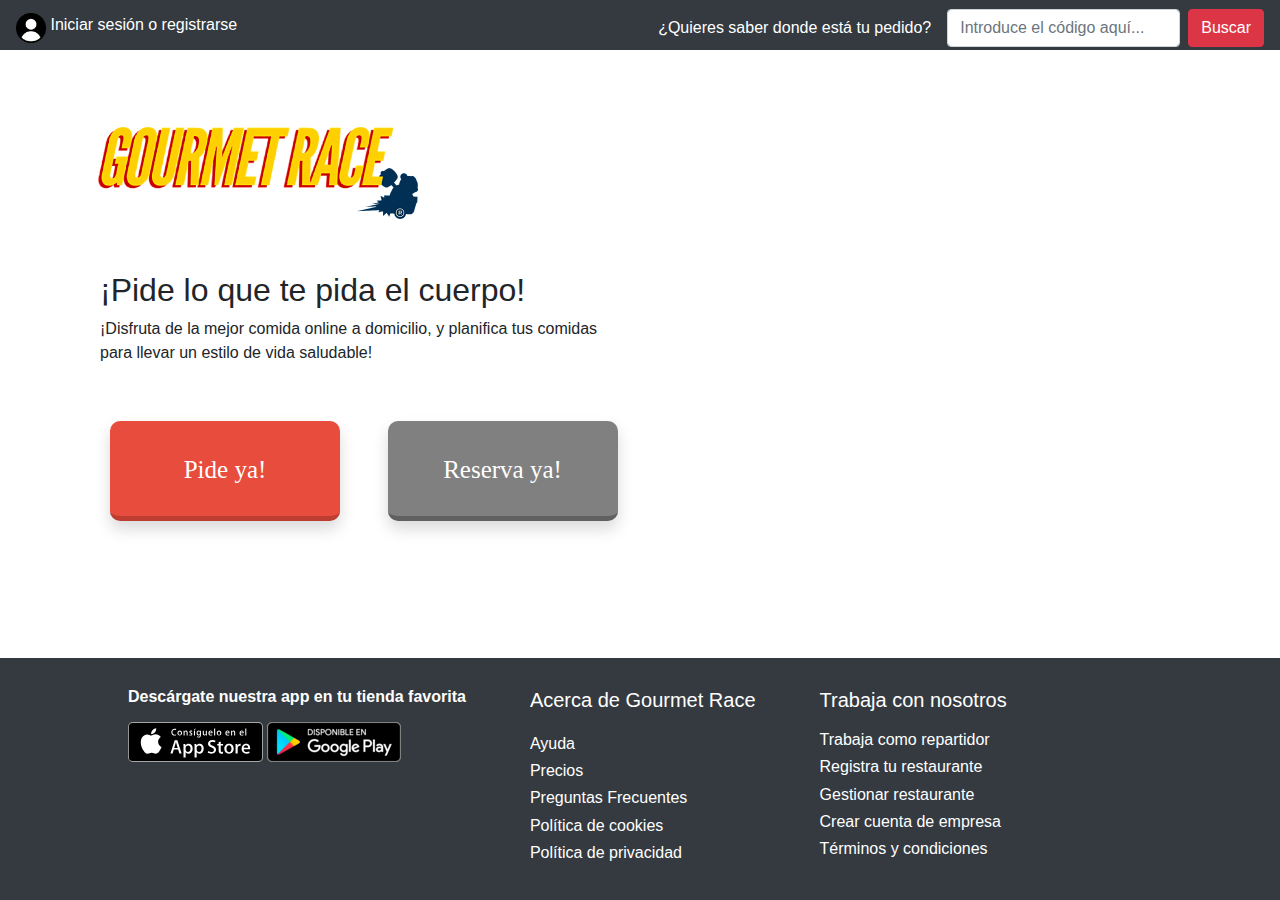
==== index.html @ 2cf7c463 "background reescalation" ====
<!DOCTYPE html>
<html>

<!-- Required meta tags -->
<meta charset="utf-8">
<meta name="viewport" content="width=device-width, initial-scale=1, shrink-to-fit=no">

<!-- Bootstrap CSS -->
<link rel="stylesheet" href="https://stackpath.bootstrapcdn.com/bootstrap/4.4.1/css/bootstrap.min.css"
    integrity="sha384-Vkoo8x4CGsO3+Hhxv8T/Q5PaXtkKtu6ug5TOeNV6gBiFeWPGFN9MuhOf23Q9Ifjh" crossorigin="anonymous">

<!-- jQuery first, then Popper.js, then Bootstrap JS -->
<script src="https://code.jquery.com/jquery-3.4.1.slim.min.js"
    integrity="sha384-J6qa4849blE2+poT4WnyKhv5vZF5SrPo0iEjwBvKU7imGFAV0wwj1yYfoRSJoZ+n"
    crossorigin="anonymous"></script>

<script src="https://cdn.jsdelivr.net/npm/popper.js@1.16.0/dist/umd/popper.min.js"
    integrity="sha384-Q6E9RHvbIyZFJoft+2mJbHaEWldlvI9IOYy5n3zV9zzTtmI3UksdQRVvoxMfooAo"
    crossorigin="anonymous"></script>

<script src="https://stackpath.bootstrapcdn.com/bootstrap/4.4.1/js/bootstrap.min.js"
    integrity="sha384-wfSDF2E50Y2D1uUdj0O3uMBJnjuUD4Ih7YwaYd1iqfktj0Uod8GCExl3Og8ifwB6"
    crossorigin="anonymous"></script>

<head>
    <link href="styles_main.css" rel="stylesheet" type="text/css" />
    <link href='https://fonts.googleapis.com/css?family=Pacifico' rel='stylesheet' type='text/css'>
    <link rel="stylesheet" href="css/core.css">
    <title>Pide tu comida favorita online | Gourmet Race</title>
    <meta name="description" content="Hambriento? Busca tus restaurantes favoritos">
    <meta name="keywords" content="restaurantes,restaurants,restaurant,comida,food,hambre,precios,barato">
</head>

<body>
    <!-- Background -->
    <!--<div class="Background">--> 

        <!-- Navigation bar -->
        <nav class="navbar navbar-dark bg-dark" style="height: 50px">
            <a class="navbar-brand" style="cursor: not-allowed;">
                <img src="resources/user.png" width="30" height="30" class="d-inline-block align-top" alt="">
                Iniciar sesión o registrarse
            </a>

            <form class="form-inline">
                <a class="navbar-brand">¿Quieres saber donde está tu pedido?</a>
                <input class="form-control mr-sm-2" type="search" placeholder="Introduce el código aquí..." pattern="^[a-zA-Zñ0-9]*$" aria-label="Search">
                <button class="btn btn-danger my-2 my-sm-0" type="submit">Buscar</button>
            </form>
        </nav>
        <!-- //Navigation bar -->

        <!-- Main contnent -->
        <div class="custom-container container-fluid">
            <div class="row">
                <div class="col-sm-6">
                    <a href="https://marcosPlaza.github.io">
                        <img class="Image-block" src="resources/gourmetRace2.png" style="padding-left: -10px;" alt="Gourmet Race image logo">
                    </a>
                </div>
            </div>
            <div class="row">
                <div class="col-sm-6">
                    <div class="margin"></div>
                    <h2>¡Pide lo que te pida el cuerpo!</h2>
                    <p>¡Disfruta de la mejor comida online a domicilio, y planifica tus comidas para llevar un estilo de vida saludable!</p>
                </div>
            </div>
            <div class="margin"></div>
            <div class="row">
                <div class="col-sm-3">
                    <a href="restaurantes.html" class="action-button shadow animate red" style="text-decoration: none;">Pide ya!</a>
                </div>
                <div class="col-sm-3">
                    <a href="#" class="action-button shadow animate gray" style="text-decoration: none; cursor: not-allowed;" disabled>Reserva ya!</a>
                </div>
            </div>

        </div>
        <!-- //Main contnent -->

        <!-- Footer -->
        <div class="bottom-block bg-dark">
                <div class="margin"></div>

                <div class="flex-bottom">

                    <div class="mobile-block">
                        <h1>Descárgate nuestra app en tu tienda favorita</h1>
                        <img type="submit" src="resources/apple.svg" alt="Apple Store">
                        <img type="submit" src="resources/google.png" alt="Google Play">
                     </div>

                    <div class="info-block">
                        <h1>Acerca de Gourmet Race</h1>
                        <h2>Ayuda</h2>
                        <h2>Precios</h2>
                        <h2>Preguntas Frecuentes</h2>
                        <h2>Política de cookies</h2>
                        <h2>Política de privacidad</h2>
                    </div>

                    <div class="info-block">
                        <h1>Trabaja con nosotros</h1>
                        <h2>Trabaja como repartidor</h2>
                        <h2>Registra tu restaurante</h2>
                        <h2>Gestionar restaurante</h2>
                        <h2>Crear cuenta de empresa</h2>
                        <h2>Términos y condiciones</h2>
                    </div>

                </div>

                <div class="margin"></div>
        </div>
        <!-- //Footer -->

        <!--</div>-->
        <!-- //Background -->
</body>

</html>
---- styles_main.css ----
body {
  background-image: url(resources/back1.png);
  background-repeat: no-repeat;
  background-attachment: fixed;
  background-size: 100% 100%
}


.container-fluid.custom-container {
    padding-top: 100px;
    padding-left: 100px;
    padding-right: 100px;
}

.Background
{
    width: auto;
    height: 800px;
    background-color: transparent;
    background-image: url("resources/back1.PNG");
}

.navbar-brand
{
  font-family: 'Lato', sans-serif;
  color:grey;
  font-size: 16px;
}

.imgbox {
    display: grid;
    height: 100%;
}

.center-fit {
    max-width: 100%;
    max-height: 100vh;
    margin: auto;
}

.Image
{
    margin-left: 10%;
    width: 400px;
    padding-top: 100px;
}

.Image-padding
{
    width: auto;
    height: 100px;
    background-color: transparent;
}

.Image-block
{
    margin-top: -60px;
    margin-left: -35px; 
    width: auto;
}

.hlabel
{
    margin-left: 10%;
    margin-top: 5%;
    font: bold 200% "Trebuchet MS", sans-serif;
}

.bottom-block
{
    margin-top: 5%;
    position: fixed;
    left: 0;
    bottom: 0;
    width: 100%;
    color: white;
}

.margin
{
    height: 30px;
}

.flex-bottom
{
    display: flex;
}

.mobile-block
{
    margin-left: 10%;
}

.mobile-block h1
{
    color: white;
    font: bold 100% "Trebuchet MS", sans-serif;
    margin-bottom: 5%;
}

.info-block
{
    color: white;
    margin-left: 5%;
}

.info-block h1
{
    font-size: 20px;
    margin-bottom: 10%;
}

.info-block h2
{
    font-size: 16px;
}

.animate
{
    transition: all 0.1s;
    -webkit-transition: all 0.1s;
}

.action-button
{
    width: 230px;
    height: 100px;
    text-align: center;
    position: relative;
    padding: 30px;
    margin: 10px 20px 20px 10px;
    float: left;
    border-radius: 10px;
    font-family: 'Verdana';
    font-size: 25px;
    color: #FFF;
}

.red
{
    background-color: #E74C3C;
    border-bottom: 5px solid #BD3E31;
}

.gray {
    background-color: #808080;
    border-bottom: 5px solid #606060;
}

.action-button:active
{
    transform: translate(0px,5px);
    -webkit-transform: translate(0px,5px);
    border-bottom: 1px solid;
}
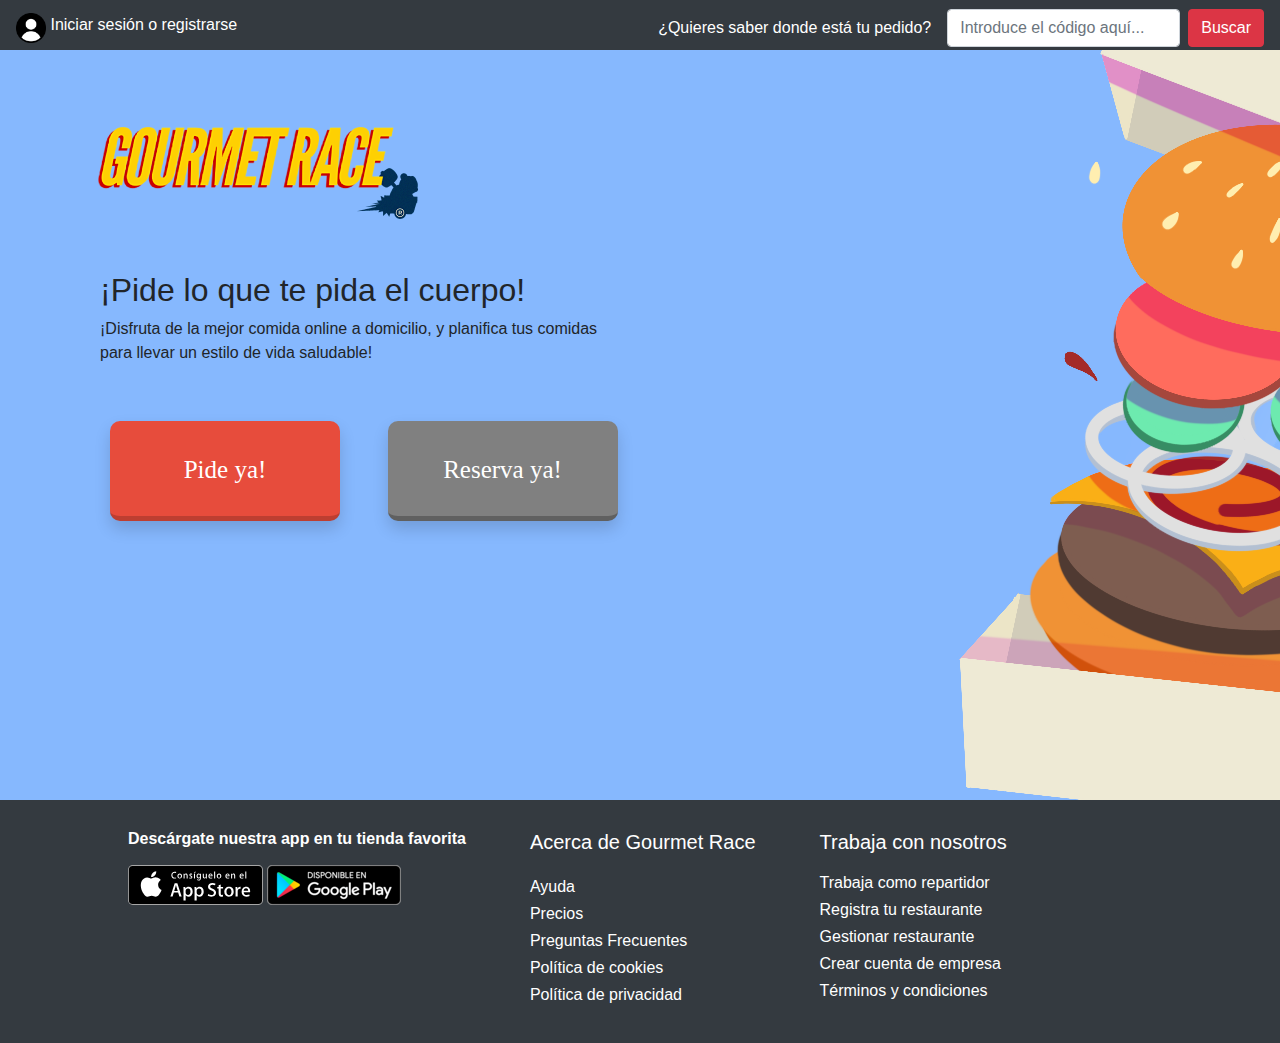
==== commit 8b0ddd06: "index.html fin" ====
--- a/index.html
+++ b/index.html
@@ -32,91 +32,101 @@
 </head>
 
 <body>
-    <!-- Background -->
-    <!--<div class="Background">--> 
 
-        <!-- Navigation bar -->
-        <nav class="navbar navbar-dark bg-dark" style="height: 50px">
-            <a class="navbar-brand" style="cursor: not-allowed;">
-                <img src="resources/user.png" width="30" height="30" class="d-inline-block align-top" alt="">
-                Iniciar sesión o registrarse
-            </a>
+    <div>
+        <!-- Background -->
+        <div class="Background">
 
-            <form class="form-inline">
-                <a class="navbar-brand">¿Quieres saber donde está tu pedido?</a>
-                <input class="form-control mr-sm-2" type="search" placeholder="Introduce el código aquí..." pattern="^[a-zA-Zñ0-9]*$" aria-label="Search">
-                <button class="btn btn-danger my-2 my-sm-0" type="submit">Buscar</button>
-            </form>
-        </nav>
-        <!-- //Navigation bar -->
+            <!-- Navigation bar -->
+            <nav class="navbar navbar-dark bg-dark" style="height: 50px">
+                <a class="navbar-brand" style="cursor: not-allowed;">
+                    <img src="resources/user.png" width="30" height="30" class="d-inline-block align-top" alt="">
+                    Iniciar sesión o registrarse
+                </a>
 
-        <!-- Main contnent -->
-        <div class="custom-container container-fluid">
-            <div class="row">
-                <div class="col-sm-6">
-                    <a href="https://marcosPlaza.github.io">
-                        <img class="Image-block" src="resources/gourmetRace2.png" style="padding-left: -10px;" alt="Gourmet Race image logo">
-                    </a>
+                <form class="form-inline">
+                    <a class="navbar-brand">¿Quieres saber donde está tu pedido?</a>
+                    <input class="form-control mr-sm-2" type="search" placeholder="Introduce el código aquí..."
+                        pattern="^[a-zA-Zñ0-9]*$" aria-label="Search">
+                    <button class="btn btn-danger my-2 my-sm-0" type="submit">Buscar</button>
+                </form>
+            </nav>
+            <!-- //Navigation bar -->
+
+            <!-- Main contnent -->
+            <div class="buttons_container">
+                <div class="custom-container container-fluid">
+                    <div class="row">
+                        <div class="col-sm-6">
+                            <a href="https://marcosPlaza.github.io">
+                                <img class="Image-block" src="resources/gourmetRace2.png" style="padding-left: -10px;"
+                                    alt="Gourmet Race image logo">
+                            </a>
+                        </div>
+                    </div>
+                    <div class="row">
+                        <div class="col-sm-6">
+                            <div class="margin"></div>
+                            <h2>¡Pide lo que te pida el cuerpo!</h2>
+                            <p>¡Disfruta de la mejor comida online a domicilio, y planifica tus comidas para llevar un
+                                estilo de
+                                vida saludable!</p>
+                        </div>
+                    </div>
+                    <div class="margin"></div>
+                    <div class="row">
+                        <div class="col-sm-3">
+                            <a href="restaurantes.html" class="action-button shadow animate red">Pide ya!</a>
+                        </div>
+                        <div class="col-sm-3">
+                            <a href="#" class="action-button shadow animate gray" style="cursor: not-allowed;"
+                                disabled>Reserva ya!</a>
+                        </div>
+                    </div>
                 </div>
             </div>
-            <div class="row">
-                <div class="col-sm-6">
-                    <div class="margin"></div>
-                    <h2>¡Pide lo que te pida el cuerpo!</h2>
-                    <p>¡Disfruta de la mejor comida online a domicilio, y planifica tus comidas para llevar un estilo de vida saludable!</p>
-                </div>
-            </div>
-            <div class="margin"></div>
-            <div class="row">
-                <div class="col-sm-3">
-                    <a href="restaurantes.html" class="action-button shadow animate red" style="text-decoration: none;">Pide ya!</a>
-                </div>
-                <div class="col-sm-3">
-                    <a href="#" class="action-button shadow animate gray" style="text-decoration: none; cursor: not-allowed;" disabled>Reserva ya!</a>
-                </div>
-            </div>
+            <!-- //Main contnent -->
 
         </div>
-        <!-- //Main contnent -->
+        <!-- //Background -->
 
         <!-- Footer -->
         <div class="bottom-block bg-dark">
-                <div class="margin"></div>
+            <div class="margin"></div>
 
-                <div class="flex-bottom">
+            <div class="flex-bottom">
 
-                    <div class="mobile-block">
-                        <h1>Descárgate nuestra app en tu tienda favorita</h1>
-                        <img type="submit" src="resources/apple.svg" alt="Apple Store">
-                        <img type="submit" src="resources/google.png" alt="Google Play">
-                     </div>
-
-                    <div class="info-block">
-                        <h1>Acerca de Gourmet Race</h1>
-                        <h2>Ayuda</h2>
-                        <h2>Precios</h2>
-                        <h2>Preguntas Frecuentes</h2>
-                        <h2>Política de cookies</h2>
-                        <h2>Política de privacidad</h2>
-                    </div>
-
-                    <div class="info-block">
-                        <h1>Trabaja con nosotros</h1>
-                        <h2>Trabaja como repartidor</h2>
-                        <h2>Registra tu restaurante</h2>
-                        <h2>Gestionar restaurante</h2>
-                        <h2>Crear cuenta de empresa</h2>
-                        <h2>Términos y condiciones</h2>
-                    </div>
-
+                <div class="mobile-block">
+                    <h1>Descárgate nuestra app en tu tienda favorita</h1>
+                    <img type="submit" src="resources/apple.svg" alt="Apple Store">
+                    <img type="submit" src="resources/google.png" alt="Google Play">
                 </div>
 
-                <div class="margin"></div>
+                <div class="info-block">
+                    <h1>Acerca de Gourmet Race</h1>
+                    <h2>Ayuda</h2>
+                    <h2>Precios</h2>
+                    <h2>Preguntas Frecuentes</h2>
+                    <h2>Política de cookies</h2>
+                    <h2>Política de privacidad</h2>
+                </div>
+
+                <div class="info-block">
+                    <h1>Trabaja con nosotros</h1>
+                    <h2>Trabaja como repartidor</h2>
+                    <h2>Registra tu restaurante</h2>
+                    <h2>Gestionar restaurante</h2>
+                    <h2>Crear cuenta de empresa</h2>
+                    <h2>Términos y condiciones</h2>
+                </div>
+
+            </div>
+
+            <div class="margin"></div>
         </div>
         <!-- //Footer -->
+    </div>
 
-        <!--</div>-->
-        <!-- //Background -->
 </body>
 
 </html>--- a/styles_main.css
+++ b/styles_main.css
@@ -1,11 +1,3 @@
-body {
-  background-image: url(resources/back1.png);
-  background-repeat: no-repeat;
-  background-attachment: fixed;
-  background-size: 100% 100%
-}
-
-
 .container-fluid.custom-container {
     padding-top: 100px;
     padding-left: 100px;
@@ -18,6 +10,12 @@
     height: 800px;
     background-color: transparent;
     background-image: url("resources/back1.PNG");
+    overflow: hidden;
+}
+
+.buttons_container{
+    width: auto;
+    height: 300px;
 }
 
 .navbar-brand
@@ -68,12 +66,11 @@
 
 .bottom-block
 {
-    margin-top: 5%;
-    position: fixed;
     left: 0;
     bottom: 0;
     width: 100%;
     color: white;
+    background-color: black;
 }
 
 .margin
@@ -126,10 +123,9 @@
     width: 230px;
     height: 100px;
     text-align: center;
-    position: relative;
+    float: left;
     padding: 30px;
     margin: 10px 20px 20px 10px;
-    float: left;
     border-radius: 10px;
     font-family: 'Verdana';
     font-size: 25px;
@@ -152,4 +148,9 @@
     transform: translate(0px,5px);
     -webkit-transform: translate(0px,5px);
     border-bottom: 1px solid;
+}
+.action-button:hover
+{
+    color:white;
+    text-decoration: none;
 }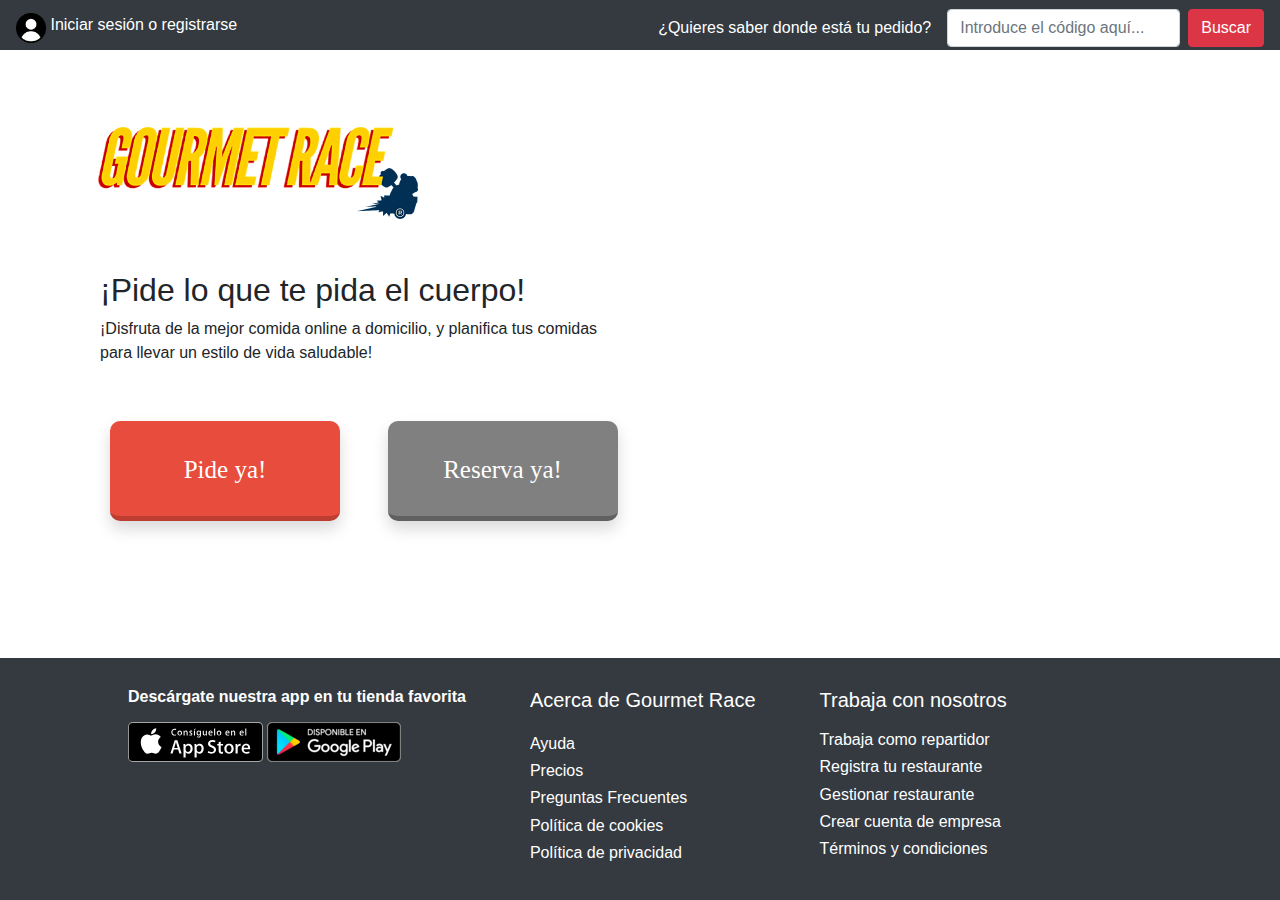
==== commit 7cac2cd8: "Nueva restaurantes" ====
--- a/index.html
+++ b/index.html
@@ -32,101 +32,91 @@
 </head>
 
 <body>
+    <!-- Background -->
+    <!--<div class="Background">--> 
 
-    <div>
-        <!-- Background -->
-        <div class="Background">
+        <!-- Navigation bar -->
+        <nav class="navbar navbar-dark bg-dark" style="height: 50px">
+            <a class="navbar-brand" style="cursor: not-allowed;">
+                <img src="resources/user.png" width="30" height="30" class="d-inline-block align-top" alt="">
+                Iniciar sesión o registrarse
+            </a>
 
-            <!-- Navigation bar -->
-            <nav class="navbar navbar-dark bg-dark" style="height: 50px">
-                <a class="navbar-brand" style="cursor: not-allowed;">
-                    <img src="resources/user.png" width="30" height="30" class="d-inline-block align-top" alt="">
-                    Iniciar sesión o registrarse
-                </a>
+            <form class="form-inline">
+                <a class="navbar-brand">¿Quieres saber donde está tu pedido?</a>
+                <input class="form-control mr-sm-2" type="search" placeholder="Introduce el código aquí..." pattern="^[a-zA-Zñ0-9]*$" aria-label="Search">
+                <button class="btn btn-danger my-2 my-sm-0" type="submit">Buscar</button>
+            </form>
+        </nav>
+        <!-- //Navigation bar -->
 
-                <form class="form-inline">
-                    <a class="navbar-brand">¿Quieres saber donde está tu pedido?</a>
-                    <input class="form-control mr-sm-2" type="search" placeholder="Introduce el código aquí..."
-                        pattern="^[a-zA-Zñ0-9]*$" aria-label="Search">
-                    <button class="btn btn-danger my-2 my-sm-0" type="submit">Buscar</button>
-                </form>
-            </nav>
-            <!-- //Navigation bar -->
-
-            <!-- Main contnent -->
-            <div class="buttons_container">
-                <div class="custom-container container-fluid">
-                    <div class="row">
-                        <div class="col-sm-6">
-                            <a href="https://marcosPlaza.github.io">
-                                <img class="Image-block" src="resources/gourmetRace2.png" style="padding-left: -10px;"
-                                    alt="Gourmet Race image logo">
-                            </a>
-                        </div>
-                    </div>
-                    <div class="row">
-                        <div class="col-sm-6">
-                            <div class="margin"></div>
-                            <h2>¡Pide lo que te pida el cuerpo!</h2>
-                            <p>¡Disfruta de la mejor comida online a domicilio, y planifica tus comidas para llevar un
-                                estilo de
-                                vida saludable!</p>
-                        </div>
-                    </div>
-                    <div class="margin"></div>
-                    <div class="row">
-                        <div class="col-sm-3">
-                            <a href="restaurantes.html" class="action-button shadow animate red">Pide ya!</a>
-                        </div>
-                        <div class="col-sm-3">
-                            <a href="#" class="action-button shadow animate gray" style="cursor: not-allowed;"
-                                disabled>Reserva ya!</a>
-                        </div>
-                    </div>
+        <!-- Main contnent -->
+        <div class="custom-container container-fluid">
+            <div class="row">
+                <div class="col-sm-6">
+                    <a href="https://marcosPlaza.github.io">
+                        <img class="Image-block" src="resources/gourmetRace2.png" style="padding-left: -10px;" alt="Gourmet Race image logo">
+                    </a>
                 </div>
             </div>
-            <!-- //Main contnent -->
+            <div class="row">
+                <div class="col-sm-6">
+                    <div class="margin"></div>
+                    <h2>¡Pide lo que te pida el cuerpo!</h2>
+                    <p>¡Disfruta de la mejor comida online a domicilio, y planifica tus comidas para llevar un estilo de vida saludable!</p>
+                </div>
+            </div>
+            <div class="margin"></div>
+            <div class="row">
+                <div class="col-sm-3">
+                    <a href="restaurantes2.html" class="action-button shadow animate red" style="text-decoration: none;">Pide ya!</a>
+                </div>
+                <div class="col-sm-3">
+                    <a href="#" class="action-button shadow animate gray" style="text-decoration: none; cursor: not-allowed;" disabled>Reserva ya!</a>
+                </div>
+            </div>
 
         </div>
-        <!-- //Background -->
+        <!-- //Main contnent -->
 
         <!-- Footer -->
         <div class="bottom-block bg-dark">
-            <div class="margin"></div>
+                <div class="margin"></div>
 
-            <div class="flex-bottom">
+                <div class="flex-bottom">
 
-                <div class="mobile-block">
-                    <h1>Descárgate nuestra app en tu tienda favorita</h1>
-                    <img type="submit" src="resources/apple.svg" alt="Apple Store">
-                    <img type="submit" src="resources/google.png" alt="Google Play">
+                    <div class="mobile-block">
+                        <h1>Descárgate nuestra app en tu tienda favorita</h1>
+                        <img type="submit" src="resources/apple.svg" alt="Apple Store">
+                        <img type="submit" src="resources/google.png" alt="Google Play">
+                     </div>
+
+                    <div class="info-block">
+                        <h1>Acerca de Gourmet Race</h1>
+                        <h2>Ayuda</h2>
+                        <h2>Precios</h2>
+                        <h2>Preguntas Frecuentes</h2>
+                        <h2>Política de cookies</h2>
+                        <h2>Política de privacidad</h2>
+                    </div>
+
+                    <div class="info-block">
+                        <h1>Trabaja con nosotros</h1>
+                        <h2>Trabaja como repartidor</h2>
+                        <h2>Registra tu restaurante</h2>
+                        <h2>Gestionar restaurante</h2>
+                        <h2>Crear cuenta de empresa</h2>
+                        <h2>Términos y condiciones</h2>
+                    </div>
+
                 </div>
 
-                <div class="info-block">
-                    <h1>Acerca de Gourmet Race</h1>
-                    <h2>Ayuda</h2>
-                    <h2>Precios</h2>
-                    <h2>Preguntas Frecuentes</h2>
-                    <h2>Política de cookies</h2>
-                    <h2>Política de privacidad</h2>
-                </div>
-
-                <div class="info-block">
-                    <h1>Trabaja con nosotros</h1>
-                    <h2>Trabaja como repartidor</h2>
-                    <h2>Registra tu restaurante</h2>
-                    <h2>Gestionar restaurante</h2>
-                    <h2>Crear cuenta de empresa</h2>
-                    <h2>Términos y condiciones</h2>
-                </div>
-
-            </div>
-
-            <div class="margin"></div>
+                <div class="margin"></div>
         </div>
         <!-- //Footer -->
-    </div>
 
+        <!--</div>-->
+        <!-- //Background -->
 </body>
 
 </html>--- a/styles_main.css
+++ b/styles_main.css
@@ -1,3 +1,10 @@
+body {
+  background-image: url(resources/back1.png);
+  background-repeat: no-repeat;
+  background-attachment: fixed;
+  background-size: 100% 100%
+}
+
 .container-fluid.custom-container {
     padding-top: 100px;
     padding-left: 100px;
@@ -10,12 +17,6 @@
     height: 800px;
     background-color: transparent;
     background-image: url("resources/back1.PNG");
-    overflow: hidden;
-}
-
-.buttons_container{
-    width: auto;
-    height: 300px;
 }
 
 .navbar-brand
@@ -66,11 +67,12 @@
 
 .bottom-block
 {
+    margin-top: 5%;
+    position: fixed;
     left: 0;
     bottom: 0;
     width: 100%;
     color: white;
-    background-color: black;
 }
 
 .margin
@@ -123,9 +125,10 @@
     width: 230px;
     height: 100px;
     text-align: center;
-    float: left;
+    position: relative;
     padding: 30px;
     margin: 10px 20px 20px 10px;
+    float: left;
     border-radius: 10px;
     font-family: 'Verdana';
     font-size: 25px;
@@ -148,9 +151,4 @@
     transform: translate(0px,5px);
     -webkit-transform: translate(0px,5px);
     border-bottom: 1px solid;
-}
-.action-button:hover
-{
-    color:white;
-    text-decoration: none;
 }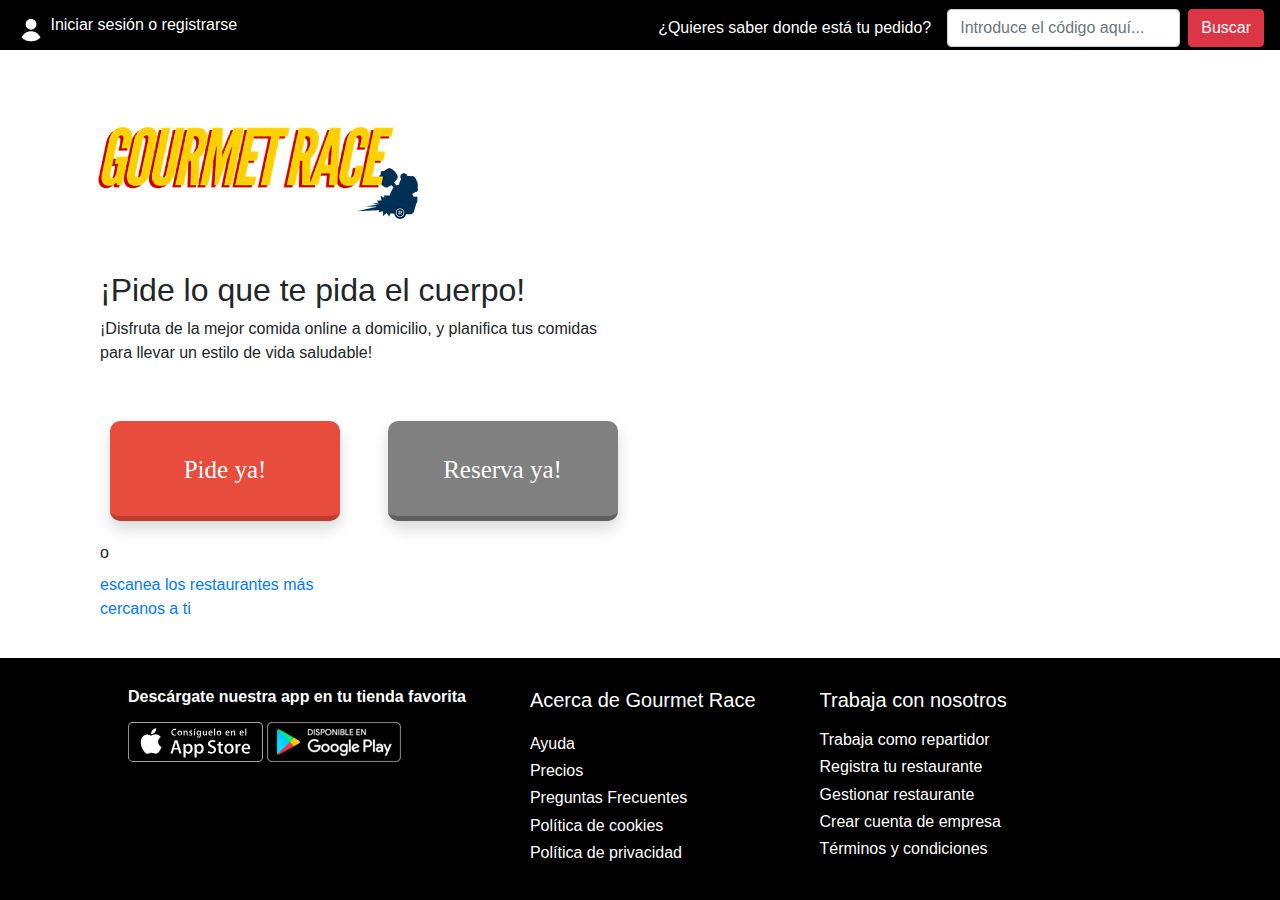
==== commit e89eb1d8: "Some new features" ====
--- a/index.html
+++ b/index.html
@@ -36,7 +36,7 @@
     <!--<div class="Background">--> 
 
         <!-- Navigation bar -->
-        <nav class="navbar navbar-dark bg-dark" style="height: 50px">
+        <nav class="navbar navbar-dark" style="height: 50px; background-color: black;">
             <a class="navbar-brand" style="cursor: not-allowed;">
                 <img src="resources/user.png" width="30" height="30" class="d-inline-block align-top" alt="">
                 Iniciar sesión o registrarse
@@ -49,6 +49,31 @@
             </form>
         </nav>
         <!-- //Navigation bar -->
+
+        <!-- Modal -->
+        <div class="modal fade" id="exampleModal" tabindex="-1" role="dialog" aria-labelledby="exampleModalLabel" aria-hidden="true">
+          <div class="modal-dialog" role="document">
+            <div class="modal-content">
+              <div class="modal-header">
+                <h5 class="modal-title" id="exampleModalLabel">Querido cliente</h5>
+                <button type="button" class="close" data-dismiss="modal" aria-label="Close">
+                  <span aria-hidden="true">&times;</span>
+                </button>
+              </div>
+              <div class="modal-body">
+                En estos momentos va a proceder a la realización del pedido.
+                ¿Desea continuar?
+              </div>
+              <div class="modal-footer">
+                <button type="button" class="btn btn-secondary" data-dismiss="modal">Cancelar</button>
+                <a href="restaurantes2.html">
+                    <button type="button" class="btn btn-danger">Continuar</button>
+                </a>
+              </div>
+            </div>
+          </div>
+        </div>
+        <!-- //Modal -->
 
         <!-- Main contnent -->
         <div class="custom-container container-fluid">
@@ -69,10 +94,24 @@
             <div class="margin"></div>
             <div class="row">
                 <div class="col-sm-3">
-                    <a href="restaurantes2.html" class="action-button shadow animate red" style="text-decoration: none;">Pide ya!</a>
+                    <!-- Button trigger modal -->
+                    <a class="action-button shadow animate red" style="text-decoration: none;" data-toggle="modal" data-target="#exampleModal" >
+                        <label style="color: white">Pide ya!</label>
+                    </a>
+                    <!-- //Button trigger model -->
                 </div>
                 <div class="col-sm-3">
-                    <a href="#" class="action-button shadow animate gray" style="text-decoration: none; cursor: not-allowed;" disabled>Reserva ya!</a>
+                    <a class="action-button shadow animate gray" style="text-decoration: none; cursor: not-allowed;" disabled>
+                        <label style="color: white; cursor: not-allowed;">Reserva ya!</label>
+                    </a>
+                </div>
+            </div>
+            <div class="row">
+                <div class="col-sm-3">
+                    <label>o </label>
+                    <a href="restaurantes3.html">
+                        <label> escanea los restaurantes más cercanos a ti</label>
+                    </a>
                 </div>
             </div>
 
@@ -80,7 +119,7 @@
         <!-- //Main contnent -->
 
         <!-- Footer -->
-        <div class="bottom-block bg-dark">
+        <div class="bottom-block" style="background-color: black;">
                 <div class="margin"></div>
 
                 <div class="flex-bottom">
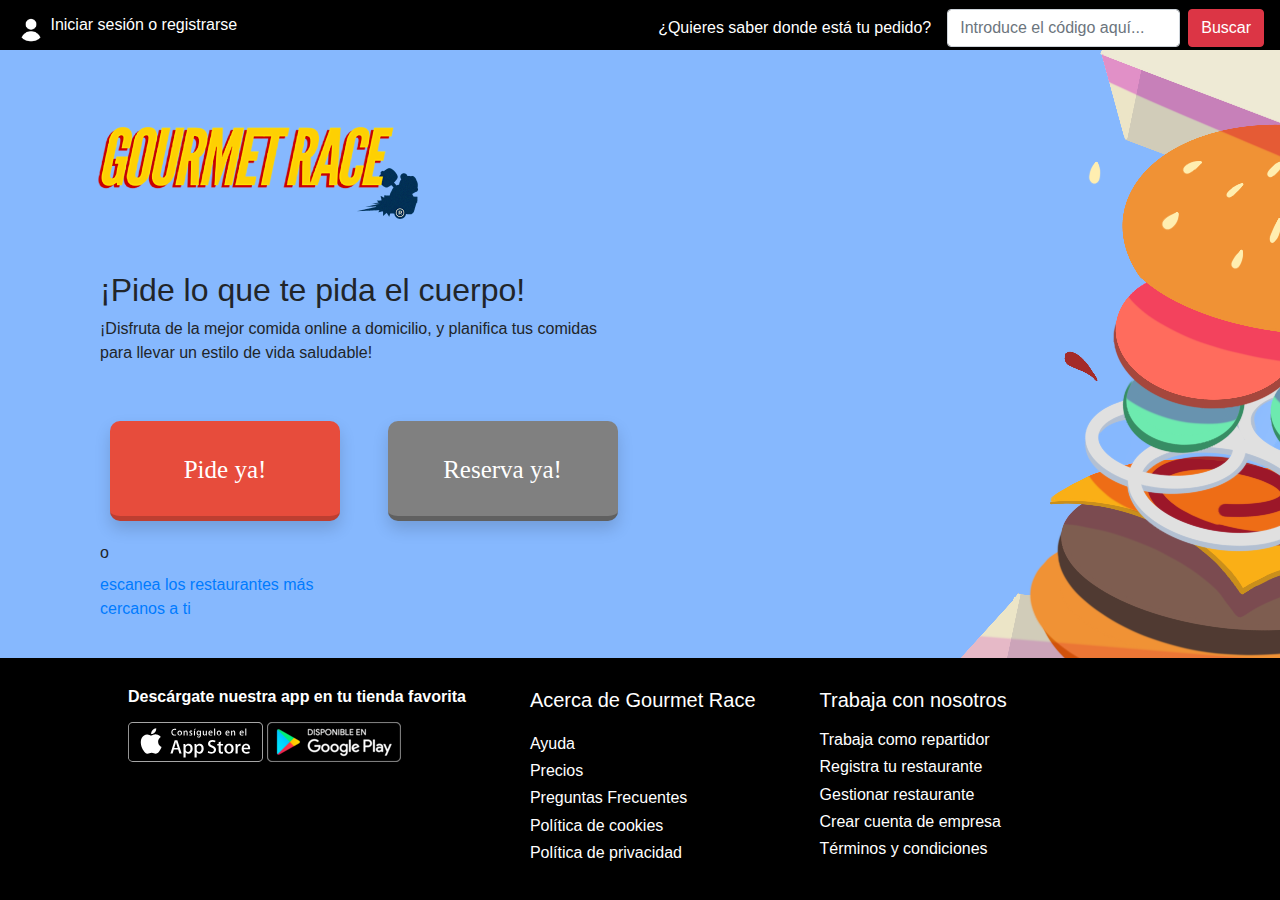
==== commit d167c2b3: "Falta revisar ultima pagina" ====
--- a/index.html
+++ b/index.html
@@ -33,7 +33,7 @@
 
 <body>
     <!-- Background -->
-    <!--<div class="Background">--> 
+    <div class="Background">
 
         <!-- Navigation bar -->
         <nav class="navbar navbar-dark" style="height: 50px; background-color: black;">
@@ -154,7 +154,7 @@
         </div>
         <!-- //Footer -->
 
-        <!--</div>-->
+        </div>
         <!-- //Background -->
 </body>
 
--- a/styles_main.css
+++ b/styles_main.css
@@ -62,7 +62,7 @@
 {
     margin-left: 10%;
     margin-top: 5%;
-    font: bold 200% "Trebuchet MS", sans-serif;
+    font: bold 200% "Verdana", sans-serif;
 }
 
 .bottom-block
@@ -93,7 +93,7 @@
 .mobile-block h1
 {
     color: white;
-    font: bold 100% "Trebuchet MS", sans-serif;
+    font: bold 100% "Verdana", sans-serif;
     margin-bottom: 5%;
 }
 
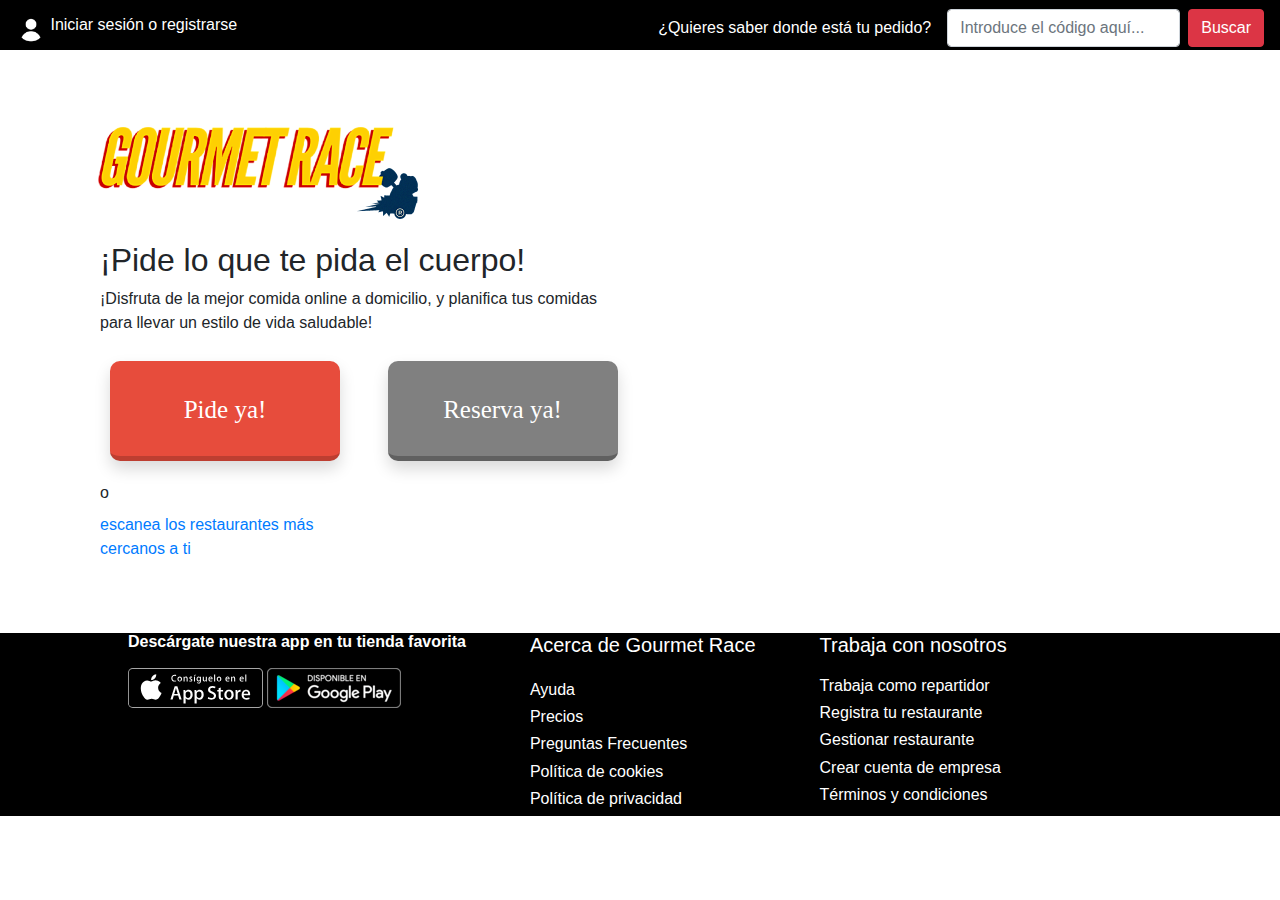
==== commit 2e7f84d9: "Beta de la web acabada" ====
--- a/index.html
+++ b/index.html
@@ -33,7 +33,7 @@
 
 <body>
     <!-- Background -->
-    <div class="Background">
+    <!--<div class="Background">-->
 
         <!-- Navigation bar -->
         <nav class="navbar navbar-dark" style="height: 50px; background-color: black;">
@@ -154,7 +154,7 @@
         </div>
         <!-- //Footer -->
 
-        </div>
+        <!--</div>-->
         <!-- //Background -->
 </body>
 
--- a/styles_main.css
+++ b/styles_main.css
@@ -68,7 +68,6 @@
 .bottom-block
 {
     margin-top: 5%;
-    position: fixed;
     left: 0;
     bottom: 0;
     width: 100%;
@@ -77,7 +76,7 @@
 
 .margin
 {
-    height: 30px;
+    line-height: 30px;
 }
 
 .flex-bottom
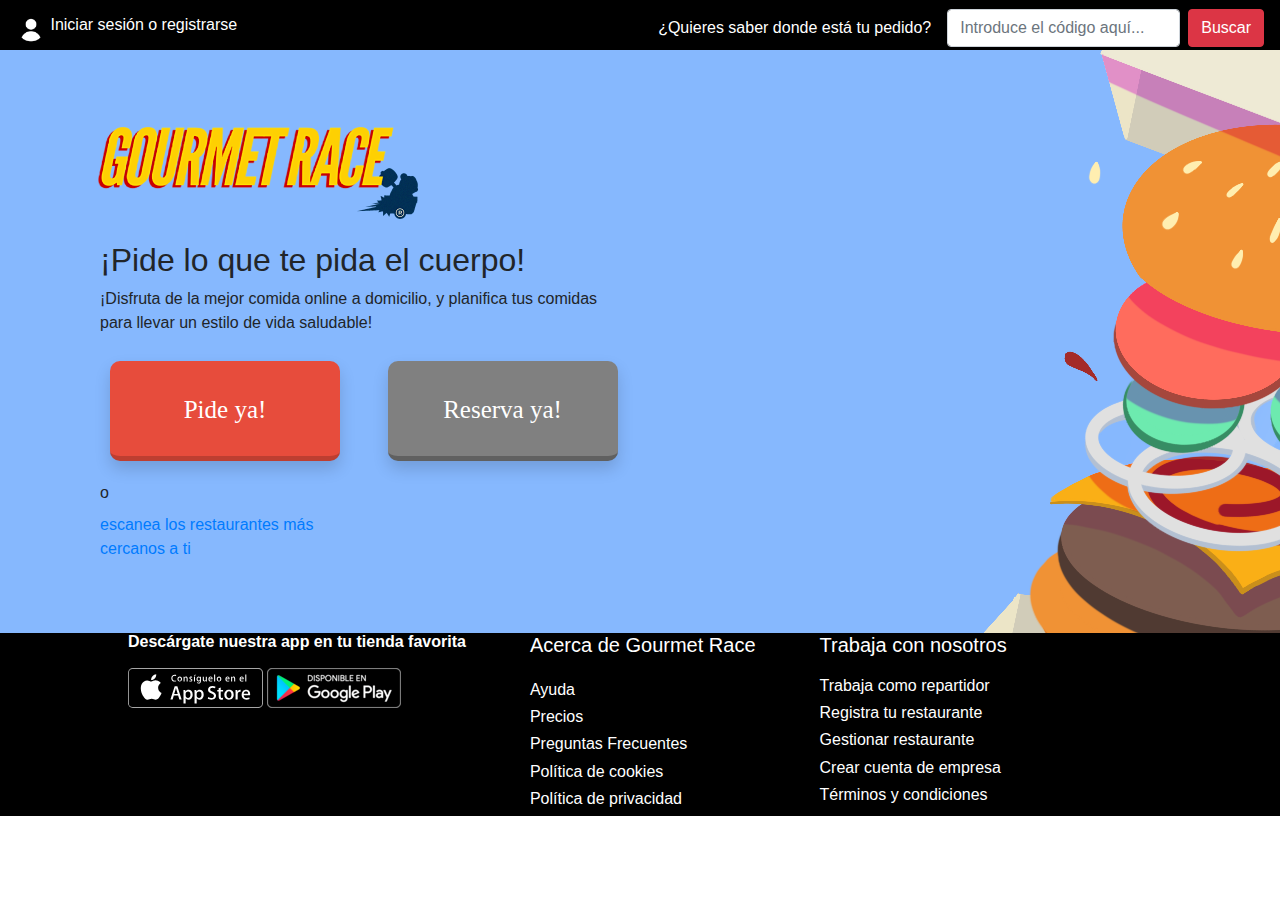
==== commit c45e9d7f: "new" ====
--- a/index.html
+++ b/index.html
@@ -33,7 +33,7 @@
 
 <body>
     <!-- Background -->
-    <!--<div class="Background">-->
+    <div class="Background">
 
         <!-- Navigation bar -->
         <nav class="navbar navbar-dark" style="height: 50px; background-color: black;">
@@ -154,7 +154,7 @@
         </div>
         <!-- //Footer -->
 
-        <!--</div>-->
+        </div>
         <!-- //Background -->
 </body>
 
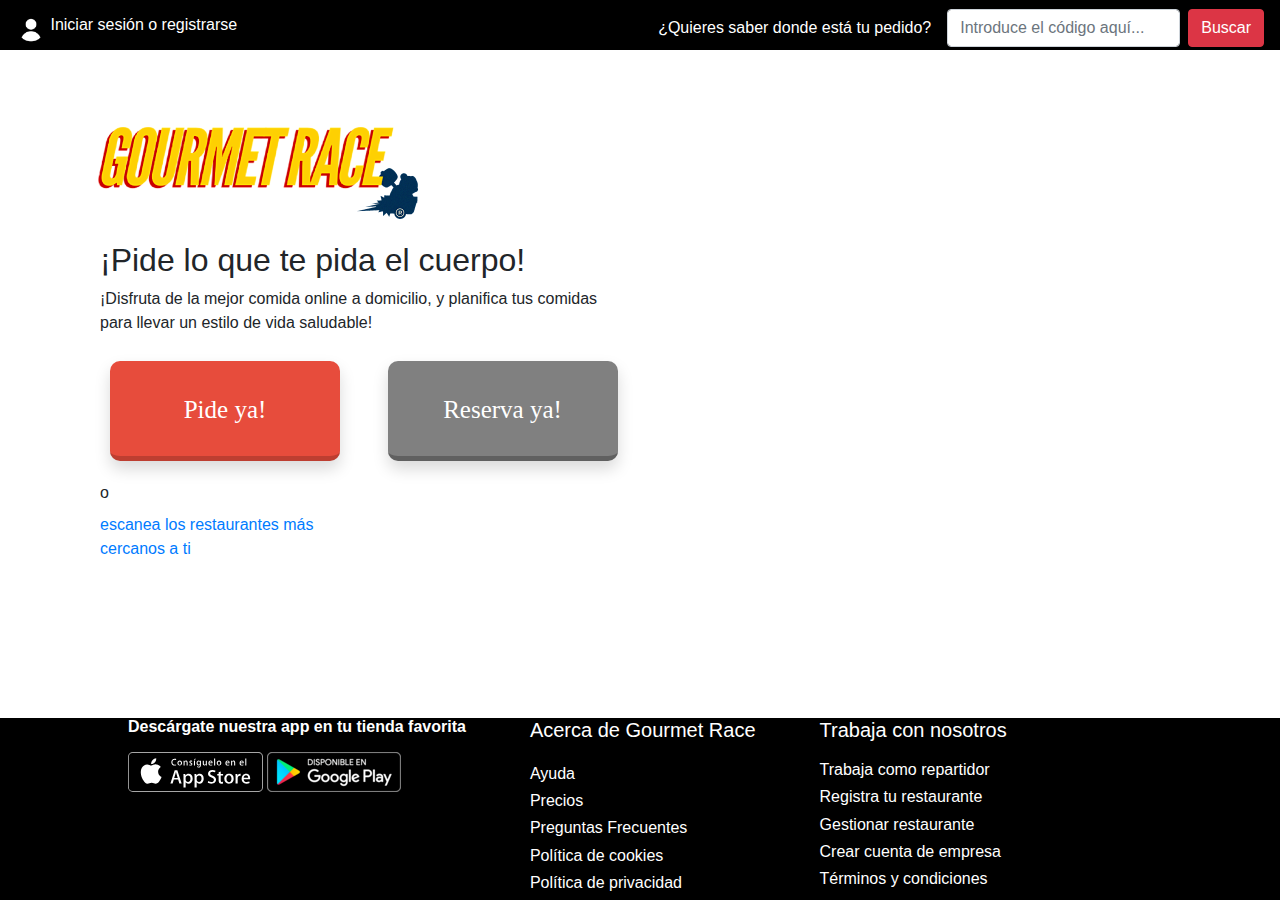
==== commit adf0842d: "Para mac 21,5 '' y Safari" ====
--- a/index.html
+++ b/index.html
@@ -33,7 +33,7 @@
 
 <body>
     <!-- Background -->
-    <div class="Background">
+    <!--<div class="Background">-->
 
         <!-- Navigation bar -->
         <nav class="navbar navbar-dark" style="height: 50px; background-color: black;">
@@ -154,7 +154,7 @@
         </div>
         <!-- //Footer -->
 
-        </div>
+        <!--</div>-->
         <!-- //Background -->
 </body>
 
--- a/styles_main.css
+++ b/styles_main.css
@@ -68,6 +68,7 @@
 .bottom-block
 {
     margin-top: 5%;
+    position: fixed;
     left: 0;
     bottom: 0;
     width: 100%;
